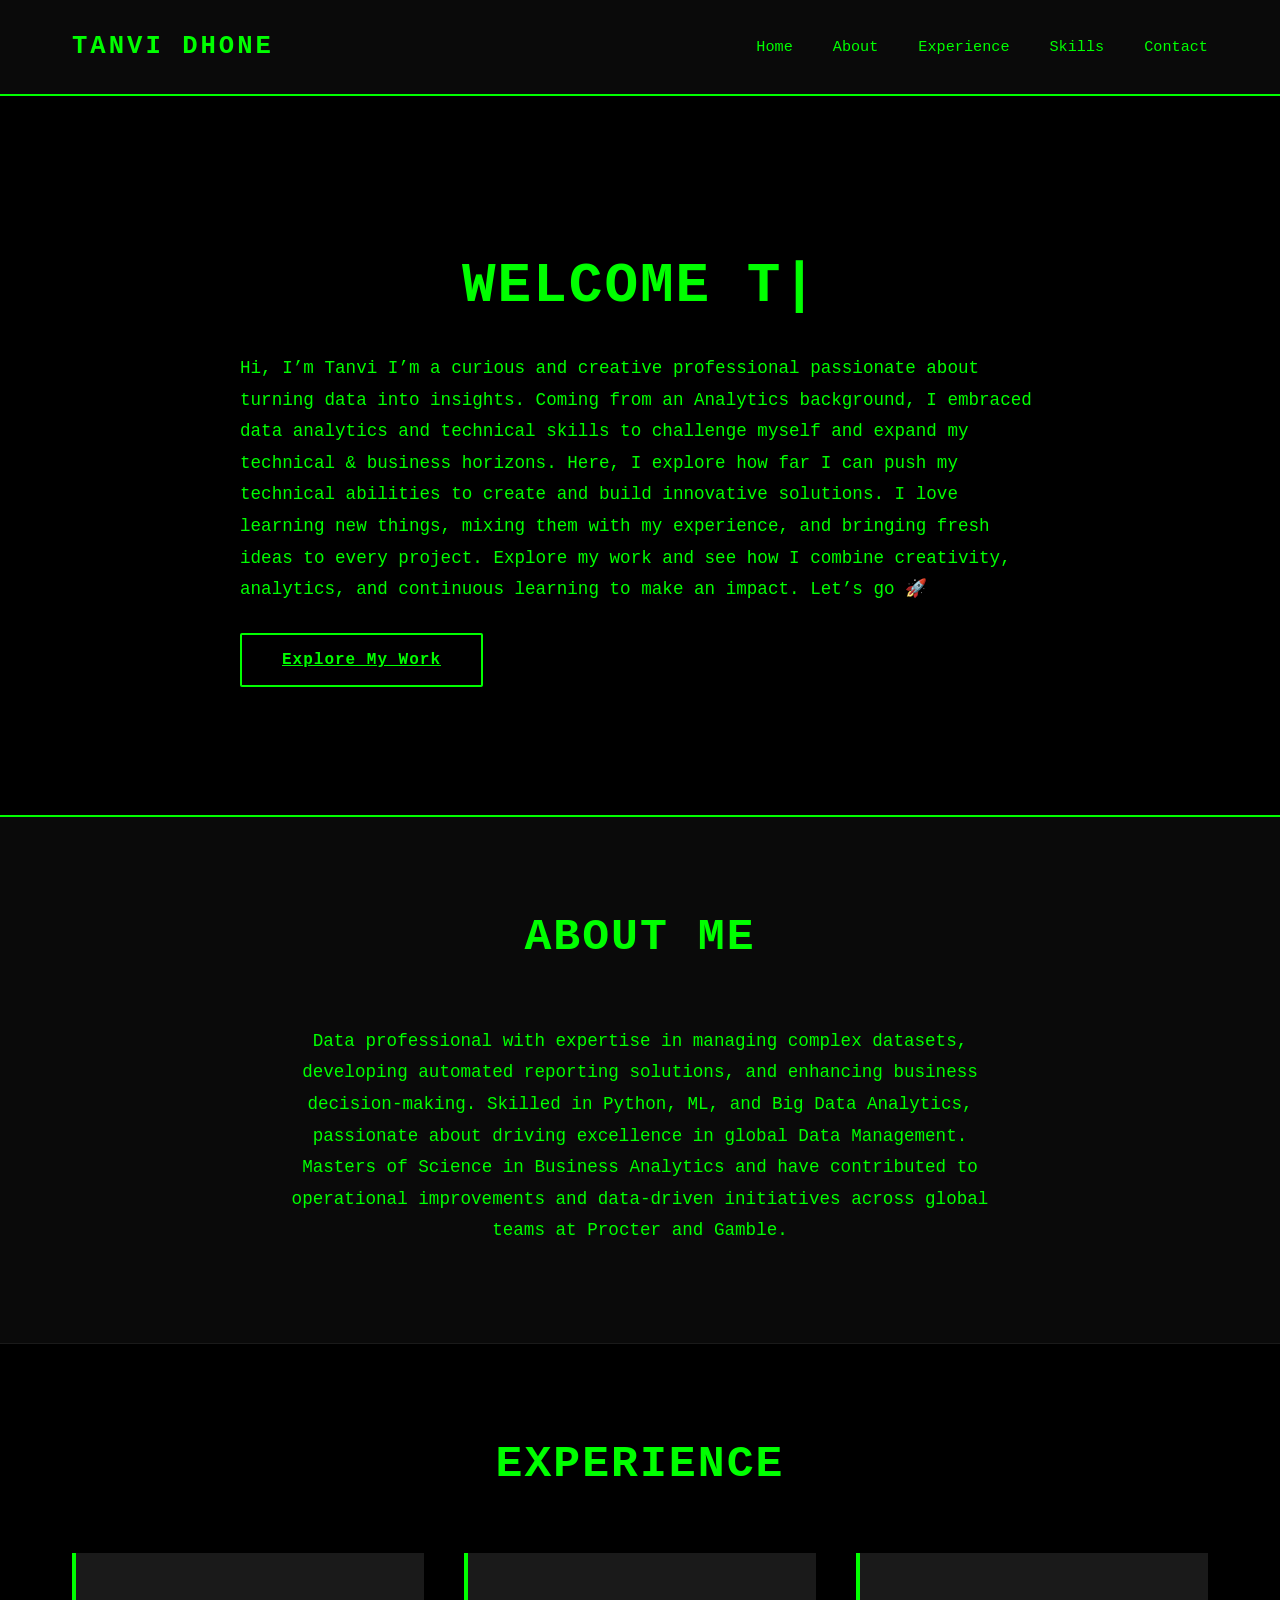
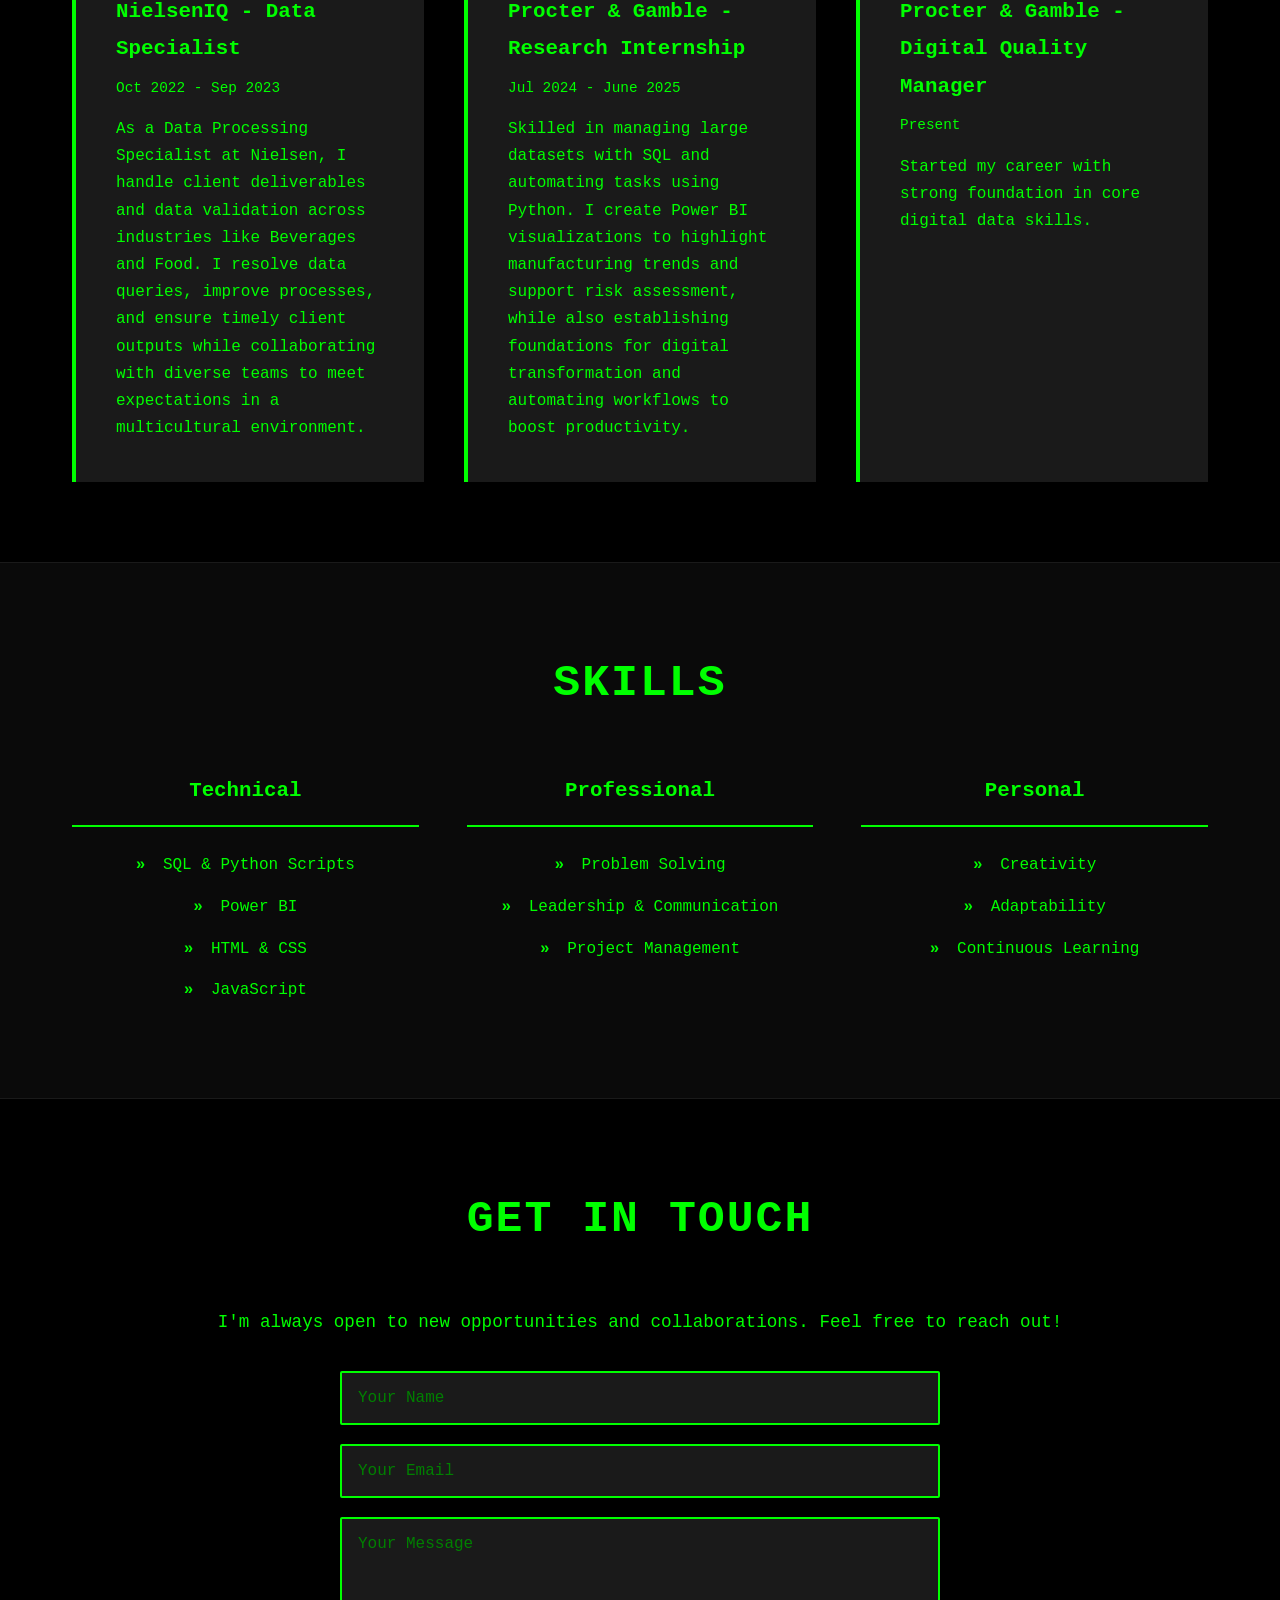
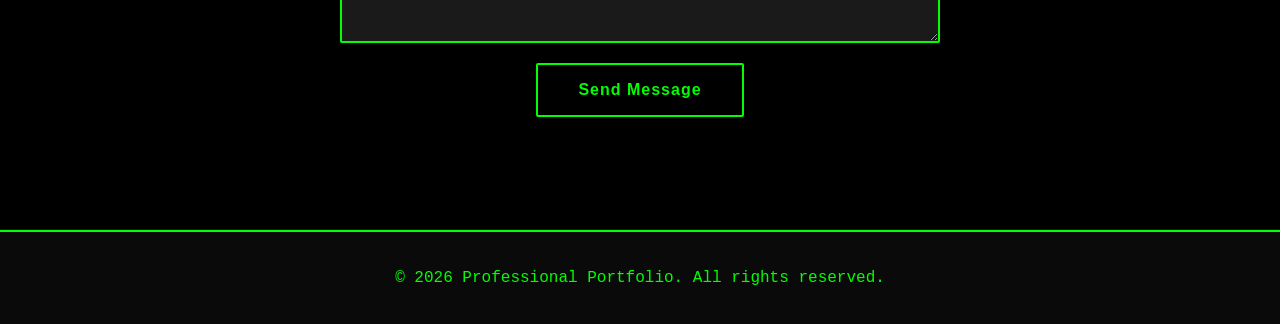
==== index.html @ 89f2c46f "Deploy site to GitHub Pages" ====
<!DOCTYPE html>
<html lang="en">
<head>
    <meta charset="UTF-8">
    <meta name="viewport" content="width=device-width, initial-scale=1.0">
    <title>Professional Portfolio | Career</title>
    <link rel="stylesheet" href="style.css">
</head>
<body>
    <header>
        <nav class="navbar">
            <div class="nav-container">
                <h1 class="logo">TANVI DHONE</h1>
                <ul class="nav-menu">
                    <li><a href="#home" class="nav-link">Home</a></li>
                    <li><a href="#about" class="nav-link">About</a></li>
                    <li><a href="#experience" class="nav-link">Experience</a></li>
                    <li><a href="#skills" class="nav-link">Skills</a></li>
                    <li><a href="#contact" class="nav-link">Contact</a></li>
                </ul>
            </div>
        </nav>
    </header>

    <main>
        <section id="home" class="hero">
            <div class="hero-content">
                <h2 id="typewriter">Welcome to my creative place!</h2>
                <p class="subtitle">Hi, I’m Tanvi
I’m a curious and creative professional passionate about turning data into insights. Coming from an Analytics background, I embraced data analytics and technical skills to challenge myself and expand my technical & business horizons. Here, I explore how far I can push my technical abilities to create and build innovative solutions. I love learning new things, mixing them with my experience, and bringing fresh ideas to every project.

Explore my work and see how I combine creativity, analytics, and continuous learning to make an impact.

Let’s go 🚀</p>
                <a href="#about" class="btn">Explore My Work</a>
            </div>
        </section>

        <section id="about" class="about">
            <div class="container">
                <h2>About Me</h2>
                <p>Data professional with expertise in managing complex datasets, developing automated reporting solutions, and enhancing business decision-making. Skilled in Python, ML, and Big Data Analytics, passionate about driving excellence in global Data Management. Masters of Science in Business Analytics and have contributed to operational improvements and data-driven initiatives across global teams at Procter and Gamble.</p>
                <!-- <p>This is where your professional journey comes to life. Share your passion, expertise, and achievements with the world.</p> -->
            </div>
        </section>

        <section id="experience" class="experience">
            <div class="container">
                <h2>Experience</h2>
                <div class="experience-grid">
                    <div class="experience-card">
                        <h3>NielsenIQ - Data Specialist</h3>
                        <p class="date">Oct 2022 - Sep 2023</p>
                        <p>As a Data Processing Specialist at Nielsen, I handle client deliverables and data validation across industries like Beverages and Food. I resolve data queries, improve processes, and ensure timely client outputs while collaborating with diverse teams to meet expectations in a multicultural environment.</p>
                    </div>
                    <div class="experience-card">
                        <h3>Procter & Gamble - Research Internship</h3>
                        <p class="date">Jul 2024 - June 2025</p>
                        <p>Skilled in managing large datasets with SQL and automating tasks using Python. I create Power BI visualizations to highlight manufacturing trends and support risk assessment, while also establishing foundations for digital transformation and automating workflows to boost productivity.</p>
                    </div>
                    <div class="experience-card">
                        <h3>Procter & Gamble - Digital Quality Manager</h3>
                        <p class="date">Present</p>
                        <p>Started my career with strong foundation in core digital data skills.</p>
                    </div>
                </div>
            </div>
        </section>

        <section id="skills" class="skills">
            <div class="container">
                <h2>Skills</h2>
                <div class="skills-grid">
                    <div class="skill-item">
                        <h3>Technical</h3>
                        <ul>
                            <li>SQL & Python Scripts</li>
                            <li>Power BI</li>
                            <li>HTML & CSS</li>
                            <li>JavaScript</li>
                        </ul>
                    </div>
                    <div class="skill-item">
                        <h3>Professional</h3>
                        <ul>
                            <li>Problem Solving</li>
                            <li>Leadership & Communication</li>
                            <li>Project Management</li>
                        </ul>
                    </div>
                    <div class="skill-item">
                        <h3>Personal</h3>
                        <ul>
                            <li>Creativity</li>
                            <li>Adaptability</li>
                            <li>Continuous Learning</li>
                        </ul>
                    </div>
                </div>
            </div>
        </section>

        <section id="contact" class="contact">
            <div class="container">
                <h2>Get In Touch</h2>
                <p class="contact-intro">I'm always open to new opportunities and collaborations. Feel free to reach out!</p>
                <form onsubmit="handleSubmit(event)">
                    <input type="text" placeholder="Your Name" required>
                    <input type="email" placeholder="Your Email" required>
                    <textarea placeholder="Your Message" rows="5" required></textarea>
                    <button type="submit" class="btn">Send Message</button>
                </form>
            </div>
        </section>
    </main>

    <footer>
        <p>&copy; 2026 Professional Portfolio. All rights reserved.</p>
    </footer>

    <script src="script.js"></script>
</body>
</html>
---- style.css ----
* {
    margin: 0;
    padding: 0;
    box-sizing: border-box;
}

:root {
    --primary-color: #00ff00;
    --secondary-color: #0a0a0a;
    --dark-bg: #000000;
    --text-color: #00ff00;
    --white: #ffffff;
    --accent: #1a1a1a;
}

body {
    font-family: 'Courier New', monospace;
    line-height: 1.8;
    color: var(--text-color);
    background-color: var(--dark-bg);
}

/* Header and Navigation */
header {
    background-color: var(--secondary-color);
    color: var(--text-color);
    padding: 1.5rem 0;
    position: sticky;
    top: 0;
    z-index: 100;
    border-bottom: 2px solid var(--primary-color);
}

.navbar {
    max-width: 1200px;
    margin: 0 auto;
    padding: 0 2rem;
}

.nav-container {
    display: flex;
    justify-content: space-between;
    align-items: center;
}

.logo {
    font-size: 1.6rem;
    font-weight: bold;
    letter-spacing: 3px;
    color: var(--primary-color);
}

.nav-menu {
    display: flex;
    list-style: none;
    gap: 2.5rem;
}

.nav-link {
    color: var(--text-color);
    text-decoration: none;
    transition: all 0.3s ease;
    font-weight: 500;
    font-size: 0.95rem;
}

.nav-link:hover {
    color: var(--dark-bg);
    background-color: var(--primary-color);
    padding: 0.5rem 1rem;
    border-radius: 2px;
}

/* Hero Section */
.hero {
    background-color: var(--dark-bg);
    color: var(--text-color);
    padding: 140px 2rem;
    min-height: 70vh;
    display: flex;
    align-items: center;
    justify-content: center;
    border-bottom: 2px solid var(--primary-color);
}

.hero-content h2 {
    font-size: 3.5rem;
    margin-bottom: 1rem;
    color: var(--primary-color);
    letter-spacing: 2px;
    text-align: center;
    min-height: 4.5rem;
}

#typewriter::after {
    content: '|';
    animation: blink 0.7s infinite;
}

@keyframes blink {
    0%, 49% {
        opacity: 1;
    }
    50%, 100% {
        opacity: 0;
    }
}

.subtitle {
    font-size: 1.1rem;
    margin-bottom: 2.5rem;
    color: var(--text-color);
    text-align: left;
    line-height: 1.8;
    max-width: 800px;
}

/* Container */
.container {
    max-width: 1200px;
    margin: 0 auto;
    padding: 0 2rem;
}

/* Sections */
section {
    padding: 80px 0;
}

section h2 {
    font-size: 2.8rem;
    margin-bottom: 3rem;
    text-align: center;
    color: var(--primary-color);
    letter-spacing: 2px;
    text-transform: uppercase;
}

/* About Section */
.about {
    background-color: var(--secondary-color);
    border-bottom: 1px solid var(--accent);
}

.about p {
    text-align: center;
    font-size: 1.1rem;
    max-width: 700px;
    margin: 1rem auto;
    line-height: 1.8;
    color: var(--text-color);
}

/* Experience Section */
.experience {
    background-color: var(--dark-bg);
    border-bottom: 1px solid var(--accent);
}

.experience-grid {
    display: grid;
    grid-template-columns: repeat(auto-fit, minmax(280px, 1fr));
    gap: 2.5rem;
    margin-top: 3rem;
}

.experience-card {
    background-color: var(--accent);
    padding: 2.5rem;
    border-left: 4px solid var(--primary-color);
    transition: all 0.3s ease;
}

.experience-card:hover {
    transform: translateX(10px);
    box-shadow: 0 0 15px rgba(0, 255, 0, 0.2);
}

.experience-card h3 {
    color: var(--primary-color);
    margin-bottom: 0.5rem;
    font-size: 1.3rem;
}

.date {
    color: #00cc00;
    font-size: 0.9rem;
    margin-bottom: 1rem;
}

.experience-card p {
    color: var(--text-color);
    line-height: 1.7;
}

/* Skills Section */
.skills {
    background-color: var(--secondary-color);
    border-bottom: 1px solid var(--accent);
}

.skills-grid {
    display: grid;
    grid-template-columns: repeat(auto-fit, minmax(250px, 1fr));
    gap: 3rem;
    margin-top: 3rem;
}

.skill-item {
    text-align: center;
}

.skill-item h3 {
    color: var(--primary-color);
    margin-bottom: 1.5rem;
    font-size: 1.3rem;
    border-bottom: 2px solid var(--primary-color);
    padding-bottom: 1rem;
}

.skill-item ul {
    list-style: none;
}

.skill-item li {
    color: var(--text-color);
    margin: 0.8rem 0;
    font-size: 1rem;
}

.skill-item li:before {
    content: "» ";
    color: var(--primary-color);
    font-weight: bold;
    margin-right: 0.5rem;
}

/* Contact Section */
.contact {
    background-color: var(--dark-bg);
    border-bottom: 1px solid var(--accent);
}

.contact-intro {
    text-align: center;
    font-size: 1.1rem;
    color: var(--text-color);
    margin-bottom: 2rem;
}

.contact form {
    max-width: 600px;
    margin: 2rem auto;
    display: flex;
    flex-direction: column;
    gap: 1.2rem;
}

.contact input,
.contact textarea {
    padding: 1rem;
    border: 2px solid var(--primary-color);
    border-radius: 2px;
    font-family: inherit;
    font-size: 1rem;
    background-color: var(--accent);
    color: var(--text-color);
}

.contact input::placeholder,
.contact textarea::placeholder {
    color: #008000;
}

.contact input:focus,
.contact textarea:focus {
    outline: none;
    border-color: var(--primary-color);
    box-shadow: 0 0 10px rgba(0, 255, 0, 0.3);
}

/* Button */
.btn {
    background-color: transparent;
    color: var(--primary-color);
    padding: 1rem 2.5rem;
    border: 2px solid var(--primary-color);
    border-radius: 2px;
    cursor: pointer;
    font-size: 1rem;
    font-weight: bold;
    transition: all 0.3s ease;
    letter-spacing: 1px;
    align-self: center;
}

.btn:hover {
    background-color: var(--primary-color);
    color: var(--dark-bg);
    box-shadow: 0 0 15px rgba(0, 255, 0, 0.4);
}

/* Footer */
footer {
    background-color: var(--secondary-color);
    color: var(--text-color);
    text-align: center;
    padding: 2rem;
    border-top: 2px solid var(--primary-color);
}

/* Responsive Design */
@media (max-width: 768px) {
    .nav-menu {
        flex-direction: column;
        gap: 1rem;
    }

    .hero-content h2 {
        font-size: 2rem;
    }

    .subtitle {
        font-size: 1.1rem;
    }

    section h2 {
        font-size: 2rem;
    }

    .experience-grid,
    .skills-grid {
        grid-template-columns: 1fr;
    }

    .logo {
        font-size: 1.3rem;
    }
}
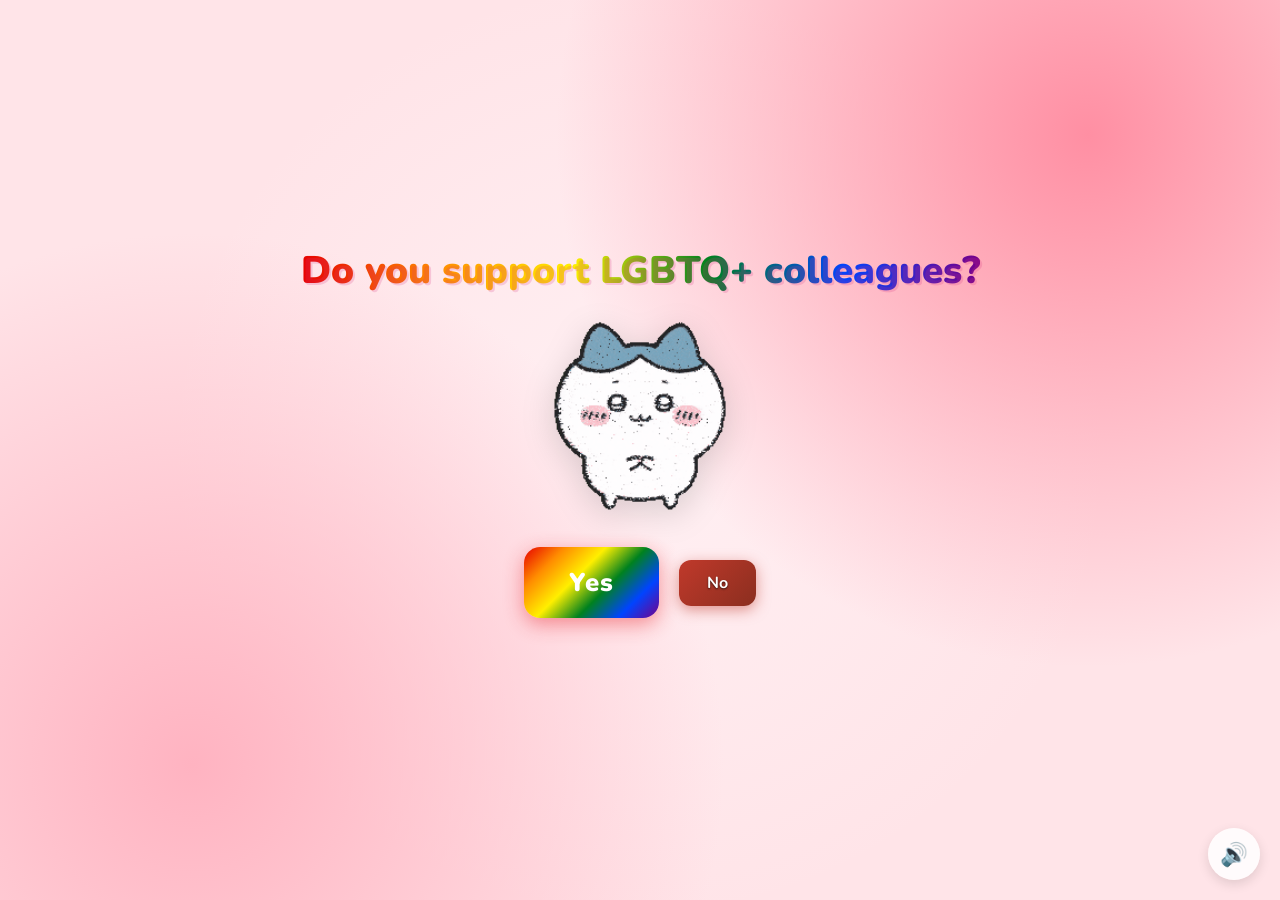
==== commit f4f7e6f5: "Rename ally.html to index.html for GitHub Pages" ====
--- a/index.html
+++ b/index.html
@@ -3,121 +3,35 @@
 <head>
     <meta charset="UTF-8">
     <meta name="viewport" content="width=device-width, initial-scale=1.0">
-    <title>Professional Portfolio | Career</title>
+    <title>Can I count on your allyship?</title>
+    <link rel="preconnect" href="https://fonts.googleapis.com">
+    <link href="https://fonts.googleapis.com/css2?family=Nunito:wght@400;700;800;900&display=swap" rel="stylesheet">
     <link rel="stylesheet" href="style.css">
 </head>
-<body>
-    <header>
-        <nav class="navbar">
-            <div class="nav-container">
-                <h1 class="logo">TANVI DHONE</h1>
-                <ul class="nav-menu">
-                    <li><a href="#home" class="nav-link">Home</a></li>
-                    <li><a href="#about" class="nav-link">About</a></li>
-                    <li><a href="#experience" class="nav-link">Experience</a></li>
-                    <li><a href="#skills" class="nav-link">Skills</a></li>
-                    <li><a href="#contact" class="nav-link">Contact</a></li>
-                </ul>
-            </div>
-        </nav>
-    </header>
+<body class="ally-page">
+    <div class="hearts-bg"></div>
 
-    <main>
-        <section id="home" class="hero">
-            <div class="hero-content">
-                <h2 id="typewriter">Welcome to my creative place!</h2>
-                <p class="subtitle">Hi, I’m Tanvi
-I’m a curious and creative professional passionate about turning data into insights. Coming from an Analytics background, I embraced data analytics and technical skills to challenge myself and expand my technical & business horizons. Here, I explore how far I can push my technical abilities to create and build innovative solutions. I love learning new things, mixing them with my experience, and bringing fresh ideas to every project.
+    <div class="container">
+        <h1>Do you support LGBTQ+ colleagues?</h1>
 
-Explore my work and see how I combine creativity, analytics, and continuous learning to make an impact.
+        <div class="gif-container">
+            <img id="cat-gif" src="gifs/neutral.gif" alt="neutral character">
+        </div>
 
-Let’s go 🚀</p>
-                <a href="#about" class="btn">Explore My Work</a>
-            </div>
-        </section>
+        <div class="buttons">
+            <button id="yes-btn" onclick="handleYesClick()">Yes</button>
+            <button id="no-btn" onclick="handleNoClick()">No</button>
+        </div>
+        <div id="tease-toast"></div>
+    </div>
 
-        <section id="about" class="about">
-            <div class="container">
-                <h2>About Me</h2>
-                <p>Data professional with expertise in managing complex datasets, developing automated reporting solutions, and enhancing business decision-making. Skilled in Python, ML, and Big Data Analytics, passionate about driving excellence in global Data Management. Masters of Science in Business Analytics and have contributed to operational improvements and data-driven initiatives across global teams at Procter and Gamble.</p>
-                <!-- <p>This is where your professional journey comes to life. Share your passion, expertise, and achievements with the world.</p> -->
-            </div>
-        </section>
+    <audio id="bg-music" loop autoplay muted>
+        <!-- replace this file with an upbeat/allyship track (e.g. a Pride anthem) -->
+        <source src="music/pride-anthem.mp3" type="audio/mpeg">
+    </audio>
 
-        <section id="experience" class="experience">
-            <div class="container">
-                <h2>Experience</h2>
-                <div class="experience-grid">
-                    <div class="experience-card">
-                        <h3>NielsenIQ - Data Specialist</h3>
-                        <p class="date">Oct 2022 - Sep 2023</p>
-                        <p>As a Data Processing Specialist at Nielsen, I handle client deliverables and data validation across industries like Beverages and Food. I resolve data queries, improve processes, and ensure timely client outputs while collaborating with diverse teams to meet expectations in a multicultural environment.</p>
-                    </div>
-                    <div class="experience-card">
-                        <h3>Procter & Gamble - Research Internship</h3>
-                        <p class="date">Jul 2024 - June 2025</p>
-                        <p>Skilled in managing large datasets with SQL and automating tasks using Python. I create Power BI visualizations to highlight manufacturing trends and support risk assessment, while also establishing foundations for digital transformation and automating workflows to boost productivity.</p>
-                    </div>
-                    <div class="experience-card">
-                        <h3>Procter & Gamble - Digital Quality Manager</h3>
-                        <p class="date">Present</p>
-                        <p>Started my career with strong foundation in core digital data skills.</p>
-                    </div>
-                </div>
-            </div>
-        </section>
+    <button id="music-toggle" onclick="toggleMusic()" title="Toggle music">🔊</button>
 
-        <section id="skills" class="skills">
-            <div class="container">
-                <h2>Skills</h2>
-                <div class="skills-grid">
-                    <div class="skill-item">
-                        <h3>Technical</h3>
-                        <ul>
-                            <li>SQL & Python Scripts</li>
-                            <li>Power BI</li>
-                            <li>HTML & CSS</li>
-                            <li>JavaScript</li>
-                        </ul>
-                    </div>
-                    <div class="skill-item">
-                        <h3>Professional</h3>
-                        <ul>
-                            <li>Problem Solving</li>
-                            <li>Leadership & Communication</li>
-                            <li>Project Management</li>
-                        </ul>
-                    </div>
-                    <div class="skill-item">
-                        <h3>Personal</h3>
-                        <ul>
-                            <li>Creativity</li>
-                            <li>Adaptability</li>
-                            <li>Continuous Learning</li>
-                        </ul>
-                    </div>
-                </div>
-            </div>
-        </section>
-
-        <section id="contact" class="contact">
-            <div class="container">
-                <h2>Get In Touch</h2>
-                <p class="contact-intro">I'm always open to new opportunities and collaborations. Feel free to reach out!</p>
-                <form onsubmit="handleSubmit(event)">
-                    <input type="text" placeholder="Your Name" required>
-                    <input type="email" placeholder="Your Email" required>
-                    <textarea placeholder="Your Message" rows="5" required></textarea>
-                    <button type="submit" class="btn">Send Message</button>
-                </form>
-            </div>
-        </section>
-    </main>
-
-    <footer>
-        <p>&copy; 2026 Professional Portfolio. All rights reserved.</p>
-    </footer>
-
-    <script src="script.js"></script>
+    <script src="ally-script.js"></script>
 </body>
-</html>
+</html>
--- a/style.css
+++ b/style.css
@@ -4,336 +4,373 @@
     box-sizing: border-box;
 }
 
-:root {
-    --primary-color: #00ff00;
-    --secondary-color: #0a0a0a;
-    --dark-bg: #000000;
-    --text-color: #00ff00;
-    --white: #ffffff;
-    --accent: #1a1a1a;
-}
-
 body {
-    font-family: 'Courier New', monospace;
-    line-height: 1.8;
-    color: var(--text-color);
-    background-color: var(--dark-bg);
-}
-
-/* Header and Navigation */
-header {
-    background-color: var(--secondary-color);
-    color: var(--text-color);
-    padding: 1.5rem 0;
-    position: sticky;
-    top: 0;
+    background-color: #FFE4E8;
+    font-family: 'Nunito', sans-serif;
+    min-height: 100vh;
+    display: flex;
+    justify-content: center;
+    align-items: center;
+    overflow: hidden;
+    background-image:
+        radial-gradient(circle at 15% 85%, #ffb3c1 0%, transparent 40%),
+        radial-gradient(circle at 85% 15%, #ff8fa3 0%, transparent 40%),
+        radial-gradient(circle at 50% 50%, #fff0f3 0%, transparent 60%);
+}
+
+/* Floating hearts background */
+.hearts-bg {
+    position: fixed;
+    top: 0; left: 0; right: 0; bottom: 0;
+    pointer-events: none;
+    z-index: 0;
+    overflow: hidden;
+}
+
+.hearts-bg::before,
+.hearts-bg::after {
+    content: '💕 💗 💖 💝 💓';
+    position: absolute;
+    font-size: 1.5rem;
+    opacity: 0.15;
+    animation: floatHearts 12s linear infinite;
+    white-space: nowrap;
+    top: 100%;
+    left: 10%;
+}
+
+.hearts-bg::after {
+    animation-delay: 6s;
+    left: 60%;
+    content: '💗 💕 💓 💖 💝';
+}
+
+@keyframes floatHearts {
+    from { transform: translateY(0); opacity: 0.15; }
+    to { transform: translateY(-110vh); opacity: 0; }
+}
+
+.container {
+    position: relative;
+    z-index: 1;
+    text-align: center;
+    padding: 40px 20px;
+}
+
+h1 {
+    font-size: 2.4rem;
+    color: #d63384;
+    font-weight: 900;
+    margin-bottom: 20px;
+    text-shadow: 2px 2px 0px rgba(214, 51, 132, 0.2);
+    animation: wiggle 2s ease-in-out infinite;
+}
+
+@keyframes wiggle {
+    0%, 100% { transform: rotate(-1deg); }
+    50% { transform: rotate(1deg); }
+}
+
+.gif-container {
+    margin: 20px auto;
+    display: flex;
+    justify-content: center;
+}
+
+#cat-gif {
+    width: 200px;
+    height: 200px;
+    object-fit: contain;
+    filter: drop-shadow(0 8px 16px rgba(0,0,0,0.15));
+    transition: opacity 0.3s ease;
+}
+
+.buttons {
+    display: flex;
+    gap: 20px;
+    justify-content: center;
+    align-items: center;
+    margin-top: 30px;
+    flex-wrap: wrap;
+}
+
+#yes-btn {
+    background: linear-gradient(135deg, #4CAF50, #45a049);
+    color: white;
+    border: none;
+    border-radius: 16px;
+    font-size: 1.6rem;
+    font-weight: 900;
+    font-family: 'Nunito', sans-serif;
+    padding: 18px 45px;
+    cursor: pointer;
+    transition: transform 0.15s, box-shadow 0.15s;
+    box-shadow: 0 6px 20px rgba(76, 175, 80, 0.45);
+    letter-spacing: 1px;
+}
+
+#yes-btn:hover {
+    transform: scale(1.06) translateY(-2px);
+    box-shadow: 0 10px 28px rgba(76, 175, 80, 0.55);
+}
+
+#yes-btn:active {
+    transform: scale(0.98);
+}
+
+#no-btn {
+    background: linear-gradient(135deg, #e74c3c, #c0392b);
+    color: white;
+    border: none;
+    border-radius: 12px;
+    font-size: 1rem;
+    font-weight: 700;
+    font-family: 'Nunito', sans-serif;
+    padding: 12px 28px;
+    cursor: pointer;
+    transition: background 0.2s, left 0.25s ease, top 0.25s ease;
+    box-shadow: 0 4px 14px rgba(231, 76, 60, 0.4);
+}
+
+#no-btn:hover {
+    background: linear-gradient(135deg, #c0392b, #a93226);
+}
+
+
+#tease-toast {
+    margin-top: 14px;
+    font-size: 1rem;
+    color: #8b2e1f;
+    font-weight: 900;
+    font-style: italic;
+    opacity: 0;
+    transform: translateY(6px);
+    transition: opacity 0.3s ease, transform 0.3s ease;
+    min-height: 1.5rem;
+}
+
+#tease-toast.show {
+    opacity: 1;
+    transform: translateY(0);
+}
+
+/* Music toggle button */
+#music-toggle {
+    position: fixed;
+    bottom: 20px;
+    right: 20px;
+    background: rgba(255, 255, 255, 0.85);
+    border: none;
+    border-radius: 50%;
+    width: 52px;
+    height: 52px;
+    font-size: 1.4rem;
+    cursor: pointer;
+    backdrop-filter: blur(10px);
+    box-shadow: 0 4px 12px rgba(0, 0, 0, 0.12);
+    transition: transform 0.2s;
     z-index: 100;
-    border-bottom: 2px solid var(--primary-color);
-}
-
-.navbar {
-    max-width: 1200px;
-    margin: 0 auto;
-    padding: 0 2rem;
-}
-
-.nav-container {
-    display: flex;
-    justify-content: space-between;
-    align-items: center;
-}
-
-.logo {
-    font-size: 1.6rem;
-    font-weight: bold;
-    letter-spacing: 3px;
-    color: var(--primary-color);
-}
-
-.nav-menu {
-    display: flex;
-    list-style: none;
-    gap: 2.5rem;
-}
-
-.nav-link {
-    color: var(--text-color);
-    text-decoration: none;
-    transition: all 0.3s ease;
-    font-weight: 500;
-    font-size: 0.95rem;
-}
-
-.nav-link:hover {
-    color: var(--dark-bg);
-    background-color: var(--primary-color);
-    padding: 0.5rem 1rem;
-    border-radius: 2px;
-}
-
-/* Hero Section */
-.hero {
-    background-color: var(--dark-bg);
-    color: var(--text-color);
-    padding: 140px 2rem;
-    min-height: 70vh;
-    display: flex;
-    align-items: center;
-    justify-content: center;
-    border-bottom: 2px solid var(--primary-color);
-}
-
-.hero-content h2 {
-    font-size: 3.5rem;
-    margin-bottom: 1rem;
-    color: var(--primary-color);
-    letter-spacing: 2px;
-    text-align: center;
-    min-height: 4.5rem;
-}
-
-#typewriter::after {
-    content: '|';
-    animation: blink 0.7s infinite;
-}
-
-@keyframes blink {
-    0%, 49% {
+}
+
+#music-toggle:hover {
+    transform: scale(1.1);
+}
+
+/* Yes page specific */
+.yes-container h1.yes-title {
+    font-size: 2.8rem;
+    animation: bounceTitle 0.6s ease infinite alternate;
+}
+
+@keyframes bounceTitle {
+    from { transform: translateY(0) rotate(-1deg); }
+    to { transform: translateY(-12px) rotate(1deg); }
+}
+
+.yes-message {
+    font-size: 1.4rem;
+    color: #e91e8c;
+    font-weight: 700;
+    margin-top: 24px;
+    animation: fadeIn 1s ease 0.5s both;
+}
+
+@keyframes fadeIn {
+    from { opacity: 0; transform: translateY(10px); }
+    to { opacity: 1; transform: translateY(0); }
+}
+
+.yes-container #cat-gif {
+    width: 260px;
+    height: 260px;
+}
+
+/* --------------------------------------------------
+   Allyship theme overrides - ENHANCED INTERACTIVE
+   -------------------------------------------------- */
+
+.ally-page h1 {
+    background: linear-gradient(90deg, #e70000, #ff8c00, #ffef00, #00811f, #0044ff, #760089);
+    -webkit-background-clip: text;
+    color: transparent;
+    animation: rainbowWiggle 2.5s ease-in-out infinite;
+}
+
+@keyframes rainbowWiggle {
+    0%, 100% { transform: rotate(-2deg) scale(1); }
+    50% { transform: rotate(2deg) scale(1.02); }
+}
+
+/* Enhanced Yes button for ally pages */
+.ally-page #yes-btn {
+    background: linear-gradient(135deg, #e70000, #ff8c00, #ffef00, #00811f, #0044ff, #760089);
+    box-shadow: 0 6px 20px rgba(231, 28, 36, 0.45), 0 0 0 0 rgba(255, 100, 100, 0.7);
+    animation: buttonPulse 1.5s ease-in-out infinite;
+    transition: all 0.2s ease;
+}
+
+@keyframes buttonPulse {
+    0%, 100% {
+        box-shadow: 0 6px 20px rgba(231, 28, 36, 0.45), 0 0 0 0 rgba(255, 100, 100, 0.7);
+    }
+    50% {
+        box-shadow: 0 6px 20px rgba(231, 28, 36, 0.6), 0 0 20px 10px rgba(255, 100, 100, 0.2);
+    }
+}
+
+.ally-page #yes-btn:hover {
+    transform: scale(1.08) translateY(-4px);
+    box-shadow: 0 12px 32px rgba(231, 28, 36, 0.6), 0 0 30px 15px rgba(255, 100, 100, 0.3);
+}
+
+.ally-page #yes-btn:active {
+    transform: scale(0.95);
+    box-shadow: 0 3px 10px rgba(231, 28, 36, 0.5);
+}
+
+/* Enhanced No button for ally pages */
+.ally-page #no-btn {
+    background: linear-gradient(135deg, #c0392b, #8b2e1f);
+    transition: all 0.25s cubic-bezier(0.34, 1.56, 0.64, 1);
+    box-shadow: 0 4px 14px rgba(192, 57, 43, 0.5);
+    color: #fff;
+    text-shadow: 0 1px 2px rgba(0,0,0,0.7);
+}
+
+.ally-page #no-btn:hover {
+    background: linear-gradient(135deg, #a93226, #6a1f15);
+    box-shadow: 0 6px 18px rgba(192, 57, 43, 0.7);
+    color: #fff;
+    text-shadow: 0 1px 2px rgba(0,0,0,0.7);
+}
+
+/* Rainbow tease message for ally */
+.ally-page #tease-toast {
+    color: transparent;
+    background: linear-gradient(90deg, #e70000, #ff8c00, #ffef00, #00811f, #0044ff, #760089);
+    -webkit-background-clip: text;
+    font-size: 1.1rem;
+    animation: slideIn 0.4s ease-out forwards;
+}
+
+@keyframes slideIn {
+    from {
+        opacity: 0;
+        transform: translateY(10px) translateX(-20px);
+    }
+    to {
         opacity: 1;
-    }
-    50%, 100% {
+        transform: translateY(0) translateX(0);
+    }
+}
+
+#tease-toast.show {
+    animation: slideIn 0.4s ease-out forwards;
+}
+
+/* Dramatic GIF swap animation */
+.ally-page #cat-gif {
+    animation: gifPop 0.4s cubic-bezier(0.68, -0.55, 0.265, 1.55);
+}
+
+@keyframes gifPop {
+    0% { opacity: 0; transform: scale(0.8) rotate(-5deg); }
+    50% { transform: scale(1.1) rotate(2deg); }
+    100% { opacity: 1; transform: scale(1) rotate(0deg); }
+}
+
+/* Rainbow message on yes page */
+.ally-page .yes-message {
+    background: linear-gradient(90deg, #e70000, #ff8c00, #ffef00, #00811f, #0044ff, #760089);
+    -webkit-background-clip: text;
+    color: transparent;
+    animation: fadeInSlideUp 1.2s ease 0.5s both;
+}
+
+@keyframes fadeInSlideUp {
+    from {
         opacity: 0;
-    }
-}
-
-.subtitle {
-    font-size: 1.1rem;
-    margin-bottom: 2.5rem;
-    color: var(--text-color);
-    text-align: left;
-    line-height: 1.8;
-    max-width: 800px;
-}
-
-/* Container */
-.container {
-    max-width: 1200px;
-    margin: 0 auto;
-    padding: 0 2rem;
-}
-
-/* Sections */
-section {
-    padding: 80px 0;
-}
-
-section h2 {
-    font-size: 2.8rem;
-    margin-bottom: 3rem;
-    text-align: center;
-    color: var(--primary-color);
-    letter-spacing: 2px;
-    text-transform: uppercase;
-}
-
-/* About Section */
-.about {
-    background-color: var(--secondary-color);
-    border-bottom: 1px solid var(--accent);
-}
-
-.about p {
-    text-align: center;
-    font-size: 1.1rem;
-    max-width: 700px;
-    margin: 1rem auto;
-    line-height: 1.8;
-    color: var(--text-color);
-}
-
-/* Experience Section */
-.experience {
-    background-color: var(--dark-bg);
-    border-bottom: 1px solid var(--accent);
-}
-
-.experience-grid {
-    display: grid;
-    grid-template-columns: repeat(auto-fit, minmax(280px, 1fr));
-    gap: 2.5rem;
-    margin-top: 3rem;
-}
-
-.experience-card {
-    background-color: var(--accent);
-    padding: 2.5rem;
-    border-left: 4px solid var(--primary-color);
-    transition: all 0.3s ease;
-}
-
-.experience-card:hover {
-    transform: translateX(10px);
-    box-shadow: 0 0 15px rgba(0, 255, 0, 0.2);
-}
-
-.experience-card h3 {
-    color: var(--primary-color);
-    margin-bottom: 0.5rem;
-    font-size: 1.3rem;
-}
-
-.date {
-    color: #00cc00;
-    font-size: 0.9rem;
-    margin-bottom: 1rem;
-}
-
-.experience-card p {
-    color: var(--text-color);
-    line-height: 1.7;
-}
-
-/* Skills Section */
-.skills {
-    background-color: var(--secondary-color);
-    border-bottom: 1px solid var(--accent);
-}
-
-.skills-grid {
-    display: grid;
-    grid-template-columns: repeat(auto-fit, minmax(250px, 1fr));
-    gap: 3rem;
-    margin-top: 3rem;
-}
-
-.skill-item {
-    text-align: center;
-}
-
-.skill-item h3 {
-    color: var(--primary-color);
-    margin-bottom: 1.5rem;
-    font-size: 1.3rem;
-    border-bottom: 2px solid var(--primary-color);
-    padding-bottom: 1rem;
-}
-
-.skill-item ul {
-    list-style: none;
-}
-
-.skill-item li {
-    color: var(--text-color);
-    margin: 0.8rem 0;
-    font-size: 1rem;
-}
-
-.skill-item li:before {
-    content: "» ";
-    color: var(--primary-color);
-    font-weight: bold;
-    margin-right: 0.5rem;
-}
-
-/* Contact Section */
-.contact {
-    background-color: var(--dark-bg);
-    border-bottom: 1px solid var(--accent);
-}
-
-.contact-intro {
-    text-align: center;
-    font-size: 1.1rem;
-    color: var(--text-color);
-    margin-bottom: 2rem;
-}
-
-.contact form {
-    max-width: 600px;
-    margin: 2rem auto;
+        transform: translateY(20px);
+    }
+    to {
+        opacity: 1;
+        transform: translateY(0);
+    }
+}
+
+.ally-page .yes-container h1.yes-title {
+    background: linear-gradient(90deg, #e70000, #ff8c00, #ffef00, #00811f, #0044ff, #760089);
+    -webkit-background-clip: text;
+    color: transparent;
+    animation: rainbowBounce 0.8s ease infinite alternate;
+}
+
+/* follow‑up buttons on yes page */
+.followup-buttons {
+    margin-top: 24px;
     display: flex;
     flex-direction: column;
-    gap: 1.2rem;
-}
-
-.contact input,
-.contact textarea {
-    padding: 1rem;
-    border: 2px solid var(--primary-color);
-    border-radius: 2px;
-    font-family: inherit;
+    gap: 12px;
+    align-items: center;
+}
+
+.followup-buttons button {
+    background: #007bff;
+    color: #fff;
+    border: none;
+    border-radius: 8px;
+    padding: 12px 20px;
     font-size: 1rem;
-    background-color: var(--accent);
-    color: var(--text-color);
-}
-
-.contact input::placeholder,
-.contact textarea::placeholder {
-    color: #008000;
-}
-
-.contact input:focus,
-.contact textarea:focus {
-    outline: none;
-    border-color: var(--primary-color);
-    box-shadow: 0 0 10px rgba(0, 255, 0, 0.3);
-}
-
-/* Button */
-.btn {
-    background-color: transparent;
-    color: var(--primary-color);
-    padding: 1rem 2.5rem;
-    border: 2px solid var(--primary-color);
-    border-radius: 2px;
     cursor: pointer;
-    font-size: 1rem;
+    transition: background 0.2s, transform 0.15s, left 0.25s ease, top 0.25s ease;
+    position: relative; /* allow fixed positioning later */
+}
+
+/* special rainbow gradient for both followup buttons */
+.followup-buttons #ally-btn,
+.followup-buttons #struggle-btn {
+    background: linear-gradient(135deg, #e70000, #ff8c00, #ffef00, #00811f, #0044ff, #760089);
+    color: #fff;
+    text-shadow: 0 1px 2px rgba(0,0,0,0.7);
+    font-style: italic;
     font-weight: bold;
-    transition: all 0.3s ease;
-    letter-spacing: 1px;
-    align-self: center;
-}
-
-.btn:hover {
-    background-color: var(--primary-color);
-    color: var(--dark-bg);
-    box-shadow: 0 0 15px rgba(0, 255, 0, 0.4);
-}
-
-/* Footer */
-footer {
-    background-color: var(--secondary-color);
-    color: var(--text-color);
-    text-align: center;
-    padding: 2rem;
-    border-top: 2px solid var(--primary-color);
-}
-
-/* Responsive Design */
-@media (max-width: 768px) {
-    .nav-menu {
-        flex-direction: column;
-        gap: 1rem;
-    }
-
-    .hero-content h2 {
-        font-size: 2rem;
-    }
-
-    .subtitle {
-        font-size: 1.1rem;
-    }
-
-    section h2 {
-        font-size: 2rem;
-    }
-
-    .experience-grid,
-    .skills-grid {
-        grid-template-columns: 1fr;
-    }
-
-    .logo {
-        font-size: 1.3rem;
-    }
-}
+    font-family: 'Quicksand', sans-serif;
+}
+
+.followup-buttons #ally-btn:hover,
+.followup-buttons #struggle-btn:hover {
+    background: linear-gradient(135deg, #d60000, #e67e22, #f1c40f, #27ae60, #2980b9, #8e44ad);
+}
+.followup-buttons button:hover {
+    background: #0056b3;
+    transform: scale(1.02);
+}
+
+@keyframes rainbowBounce {
+    from {
+        transform: translateY(0) rotate(-2deg);
+    }
+    to {
+        transform: translateY(-16px) rotate(2deg);
+    }
+}
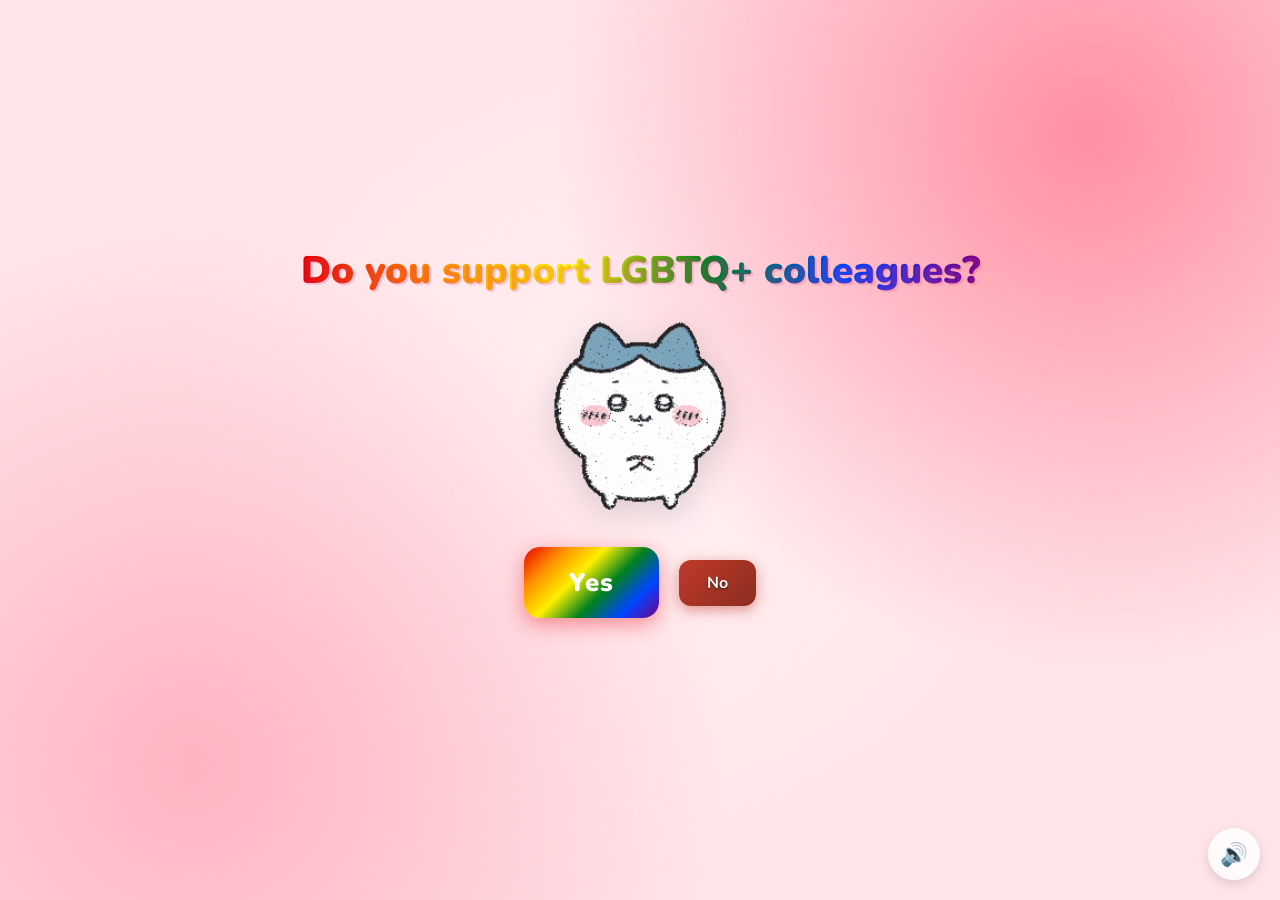
==== commit dd18bf9d: "Prepare allyship site for publishing" ====
--- a/index.html
+++ b/index.html
@@ -4,6 +4,18 @@
     <meta charset="UTF-8">
     <meta name="viewport" content="width=device-width, initial-scale=1.0">
     <title>Can I count on your allyship?</title>
+    <meta name="description" content="An interactive allyship story about supporting LGBTQ+ colleagues in the workplace.">
+    <meta name="theme-color" content="#d63384">
+    <meta property="og:type" content="website">
+    <meta property="og:title" content="Can I Count on Your Allyship?">
+    <meta property="og:description" content="An interactive allyship story about supporting LGBTQ+ colleagues in the workplace.">
+    <meta property="og:url" content="https://tanvid18.github.io/Tanvid.github.io/">
+    <meta property="og:image" content="https://tanvid18.github.io/Tanvid.github.io/gifs/neutral.gif">
+    <meta property="og:site_name" content="Allyship Interactive Story">
+    <meta name="twitter:card" content="summary_large_image">
+    <meta name="twitter:title" content="Can I Count on Your Allyship?">
+    <meta name="twitter:description" content="An interactive allyship story about supporting LGBTQ+ colleagues in the workplace.">
+    <meta name="twitter:image" content="https://tanvid18.github.io/Tanvid.github.io/gifs/neutral.gif">
     <link rel="preconnect" href="https://fonts.googleapis.com">
     <link href="https://fonts.googleapis.com/css2?family=Nunito:wght@400;700;800;900&display=swap" rel="stylesheet">
     <link rel="stylesheet" href="style.css">
@@ -16,6 +28,7 @@
 
         <div class="gif-container">
             <img id="cat-gif" src="gifs/neutral.gif" alt="neutral character">
+            <div id="gif-thought" class="gif-thought" aria-live="polite"></div>
         </div>
 
         <div class="buttons">
--- a/style.css
+++ b/style.css
@@ -75,6 +75,57 @@
     margin: 20px auto;
     display: flex;
     justify-content: center;
+    position: relative;
+    width: fit-content;
+}
+
+.gif-thought {
+    position: absolute;
+    top: -18px;
+    left: calc(100% - 24px);
+    max-width: 240px;
+    padding: 14px 18px;
+    border-radius: 24px;
+    background: rgba(255, 255, 255, 0.96);
+    color: #7a2048;
+    font-size: 0.98rem;
+    font-weight: 800;
+    line-height: 1.35;
+    text-align: left;
+    box-shadow: 0 14px 30px rgba(214, 51, 132, 0.2);
+    border: 2px solid rgba(255, 168, 196, 0.9);
+    opacity: 0;
+    transform: translateY(8px) scale(0.96);
+    pointer-events: none;
+    transition: opacity 0.28s ease, transform 0.28s ease;
+}
+
+.gif-thought::before,
+.gif-thought::after {
+    content: '';
+    position: absolute;
+    background: rgba(255, 255, 255, 0.96);
+    border: 2px solid rgba(255, 168, 196, 0.9);
+    border-radius: 50%;
+}
+
+.gif-thought::before {
+    width: 18px;
+    height: 18px;
+    left: -12px;
+    bottom: 24px;
+}
+
+.gif-thought::after {
+    width: 10px;
+    height: 10px;
+    left: -22px;
+    bottom: 12px;
+}
+
+.gif-thought.show {
+    opacity: 1;
+    transform: translateY(0) scale(1);
 }
 
 #cat-gif {
@@ -318,6 +369,36 @@
     }
 }
 
+@media (max-width: 700px) {
+    .gif-container {
+        width: min(100%, 260px);
+        padding-top: 80px;
+    }
+
+    .gif-thought {
+        top: 0;
+        left: 50%;
+        transform: translate(-50%, 8px) scale(0.96);
+        max-width: min(88vw, 280px);
+    }
+
+    .gif-thought.show {
+        transform: translate(-50%, 0) scale(1);
+    }
+
+    .gif-thought::before {
+        left: 50%;
+        bottom: -16px;
+        transform: translateX(-50%);
+    }
+
+    .gif-thought::after {
+        left: 50%;
+        bottom: -30px;
+        transform: translateX(-50%);
+    }
+}
+
 .ally-page .yes-container h1.yes-title {
     background: linear-gradient(90deg, #e70000, #ff8c00, #ffef00, #00811f, #0044ff, #760089);
     -webkit-background-clip: text;
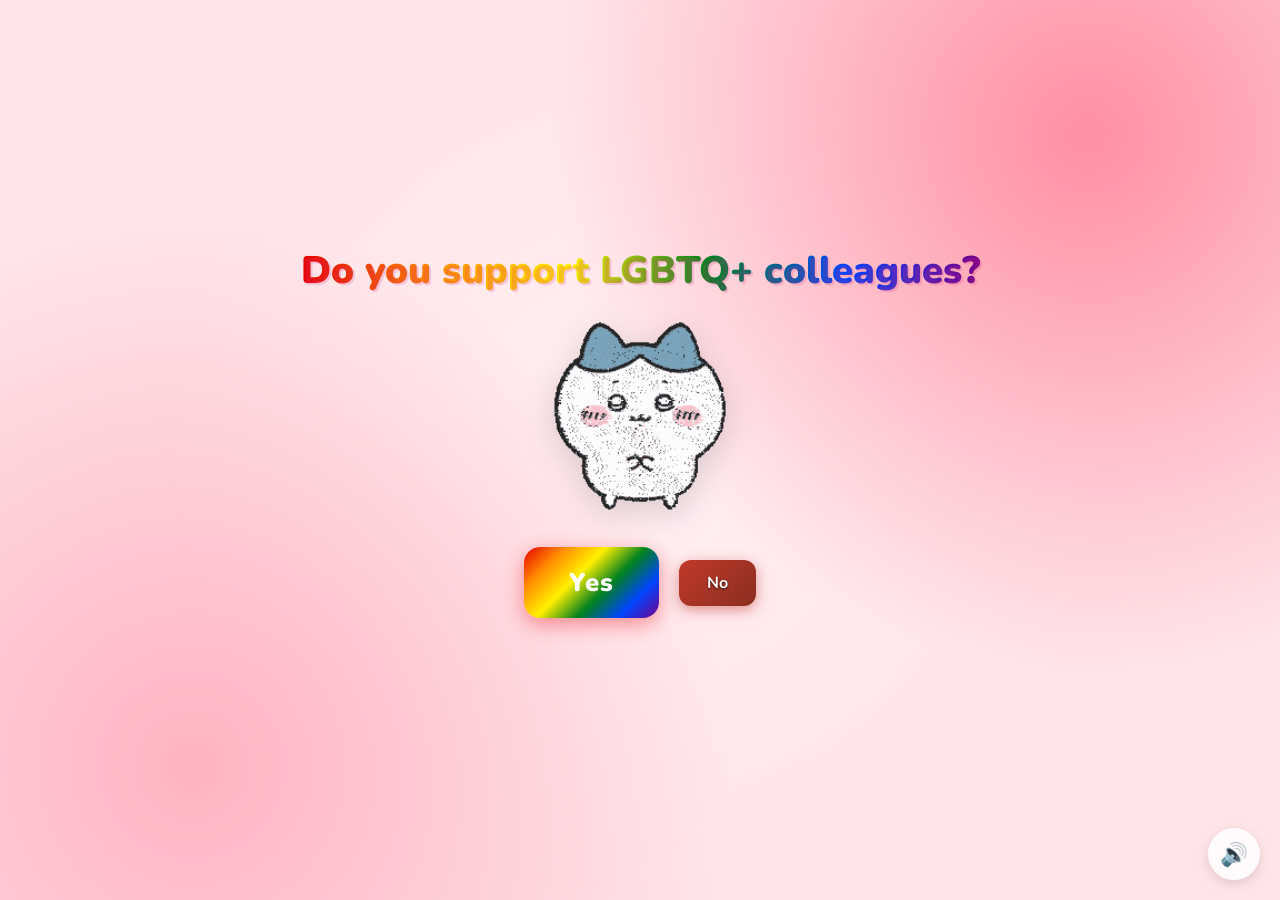
==== commit 04b2d430: "Update repo URLs to workplace-allyship" ====
--- a/index.html
+++ b/index.html
@@ -9,13 +9,13 @@
     <meta property="og:type" content="website">
     <meta property="og:title" content="Can I Count on Your Allyship?">
     <meta property="og:description" content="An interactive allyship story about supporting LGBTQ+ colleagues in the workplace.">
-    <meta property="og:url" content="https://tanvid18.github.io/Tanvid.github.io/">
-    <meta property="og:image" content="https://tanvid18.github.io/Tanvid.github.io/gifs/neutral.gif">
+    <meta property="og:url" content="https://tanvid18.github.io/workplace-allyship/">
+    <meta property="og:image" content="https://tanvid18.github.io/workplace-allyship/gifs/neutral.gif">
     <meta property="og:site_name" content="Allyship Interactive Story">
     <meta name="twitter:card" content="summary_large_image">
     <meta name="twitter:title" content="Can I Count on Your Allyship?">
     <meta name="twitter:description" content="An interactive allyship story about supporting LGBTQ+ colleagues in the workplace.">
-    <meta name="twitter:image" content="https://tanvid18.github.io/Tanvid.github.io/gifs/neutral.gif">
+    <meta name="twitter:image" content="https://tanvid18.github.io/workplace-allyship/gifs/neutral.gif">
     <link rel="preconnect" href="https://fonts.googleapis.com">
     <link href="https://fonts.googleapis.com/css2?family=Nunito:wght@400;700;800;900&display=swap" rel="stylesheet">
     <link rel="stylesheet" href="style.css">
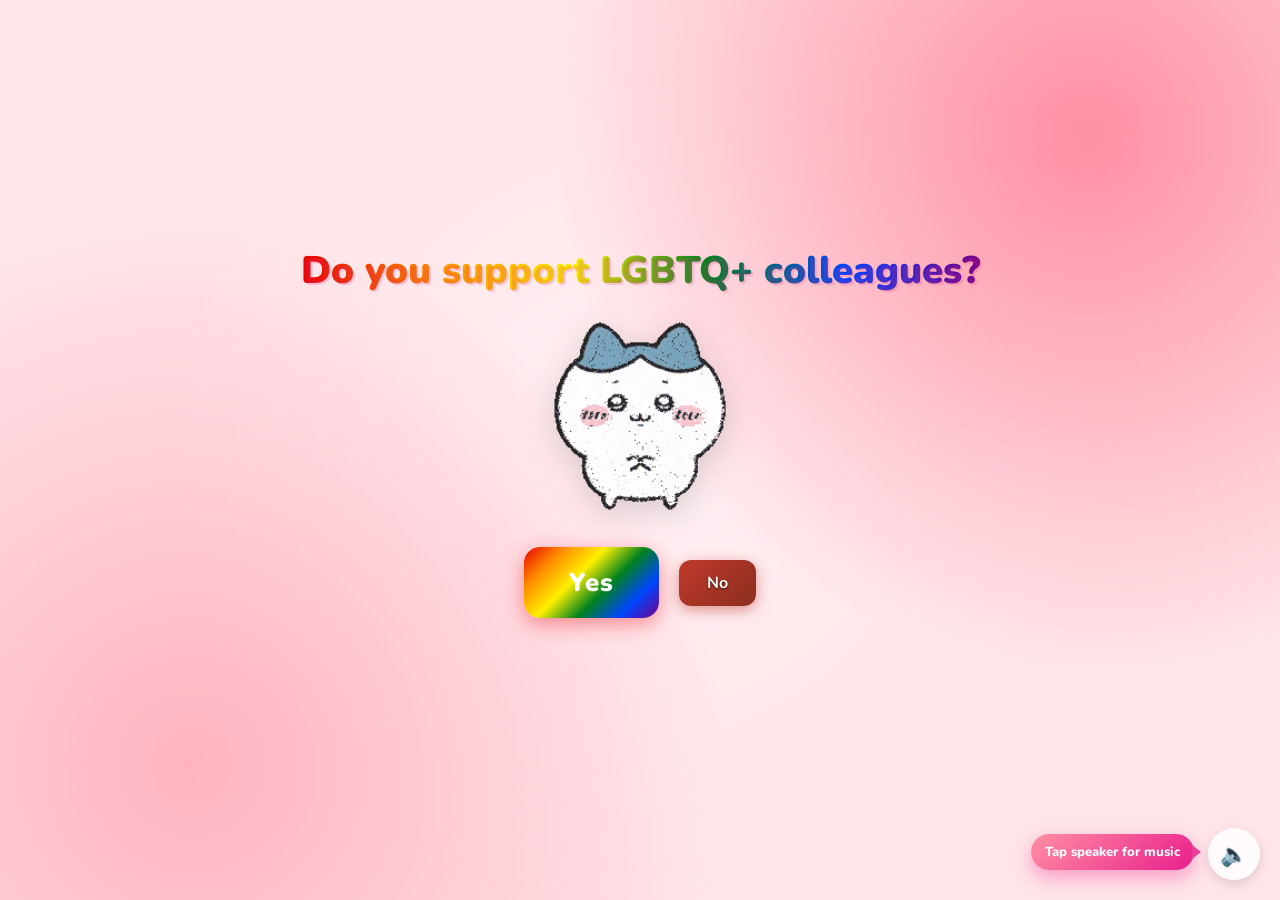
==== commit cf80c9f4: "Add music player, hint bubble, refresh restart, and remove custom domain config" ====
--- a/index.html
+++ b/index.html
@@ -38,12 +38,14 @@
         <div id="tease-toast"></div>
     </div>
 
-    <audio id="bg-music" loop autoplay muted>
-        <!-- replace this file with an upbeat/allyship track (e.g. a Pride anthem) -->
-        <source src="music/pride-anthem.mp3" type="audio/mpeg">
+    <audio id="bg-music" loop>
+        <source src="music/musicorchestral.mp3.mpeg" type="audio/mpeg">
     </audio>
 
-    <button id="music-toggle" onclick="toggleMusic()" title="Toggle music">🔊</button>
+    <button id="music-hint" class="music-hint" onclick="toggleMusic()" title="Play music">
+        Tap speaker for music
+    </button>
+    <button id="music-toggle" onclick="toggleMusic()" title="Play or pause music">🔈</button>
 
     <script src="ally-script.js"></script>
 </body>
--- a/style.css
+++ b/style.css
@@ -205,7 +205,6 @@
     transform: translateY(0);
 }
 
-/* Music toggle button */
 #music-toggle {
     position: fixed;
     bottom: 20px;
@@ -227,6 +226,56 @@
     transform: scale(1.1);
 }
 
+.music-hint {
+    position: fixed;
+    right: 86px;
+    bottom: 30px;
+    border: none;
+    border-radius: 999px;
+    padding: 9px 14px;
+    background: linear-gradient(135deg, #ff8fa3, #e91e8c);
+    color: #fff;
+    font-family: 'Nunito', sans-serif;
+    font-size: 0.82rem;
+    font-weight: 800;
+    cursor: pointer;
+    box-shadow: 0 8px 18px rgba(233, 30, 140, 0.35);
+    animation: musicHintBounce 1.6s ease-in-out infinite;
+    z-index: 101;
+}
+
+.music-hint::after {
+    content: '';
+    position: absolute;
+    right: -7px;
+    top: 50%;
+    transform: translateY(-50%);
+    border-top: 7px solid transparent;
+    border-bottom: 7px solid transparent;
+    border-left: 9px solid #ec3f98;
+}
+
+.music-hint.hidden {
+    opacity: 0;
+    transform: translateX(8px);
+    pointer-events: none;
+    transition: opacity 0.25s ease, transform 0.25s ease;
+}
+
+@keyframes musicHintBounce {
+    0%, 100% { transform: translateX(0); }
+    50% { transform: translateX(-4px); }
+}
+
+@media (max-width: 640px) {
+    .music-hint {
+        right: 78px;
+        bottom: 26px;
+        font-size: 0.76rem;
+        padding: 8px 12px;
+    }
+}
+
 /* Yes page specific */
 .yes-container h1.yes-title {
     font-size: 2.8rem;
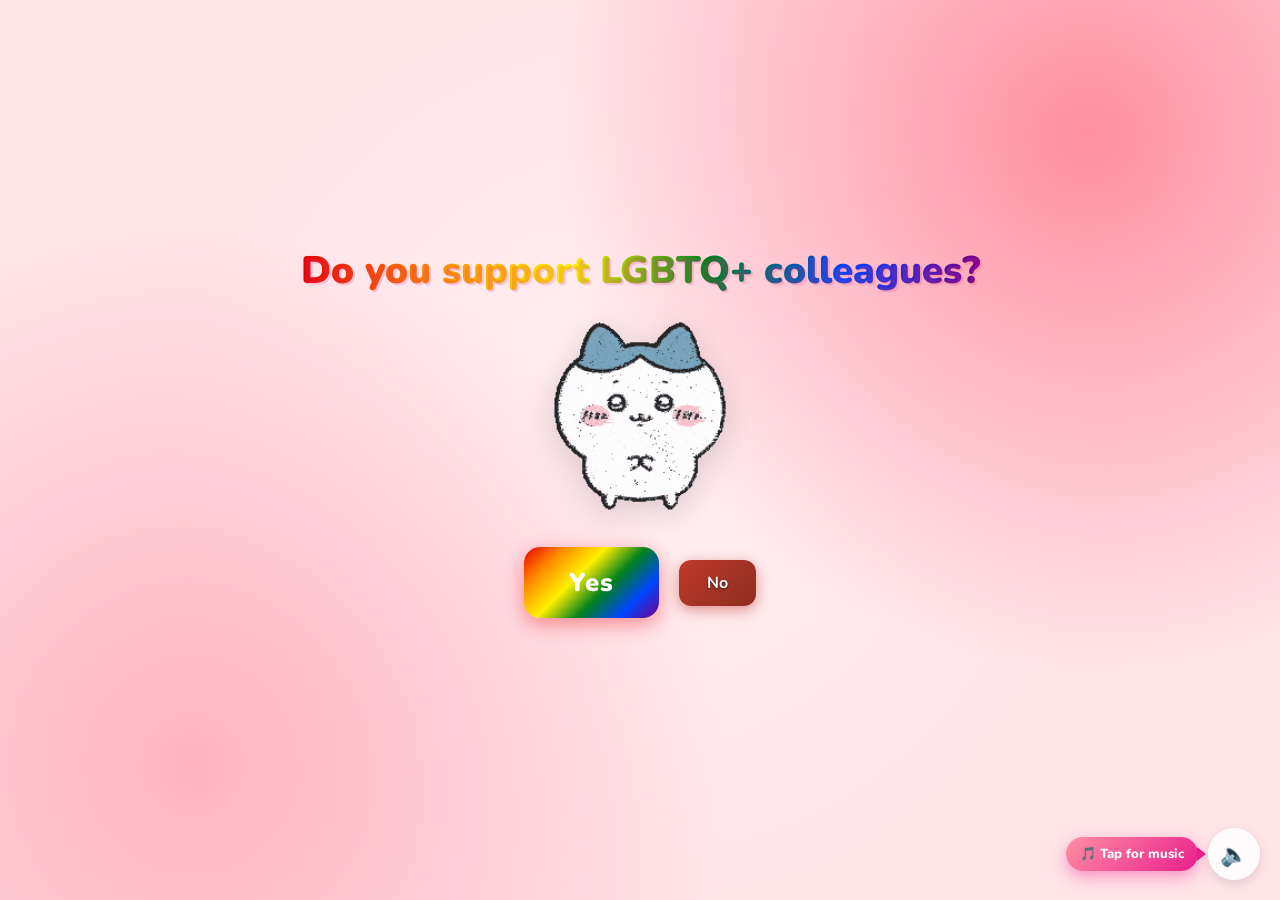
==== commit e6a09421: "Fix music hint: wrap in flex container so bubble stays next to speaker" ====
--- a/index.html
+++ b/index.html
@@ -42,10 +42,10 @@
         <source src="music/musicorchestral.mp3.mpeg" type="audio/mpeg">
     </audio>
 
-    <button id="music-hint" class="music-hint" onclick="toggleMusic()" title="Play music">
-        Tap speaker for music
-    </button>
-    <button id="music-toggle" onclick="toggleMusic()" title="Play or pause music">🔈</button>
+    <div class="music-widget">
+        <button id="music-hint" class="music-hint" onclick="toggleMusic()">🎵 Tap for music</button>
+        <button id="music-toggle" onclick="toggleMusic()" title="Play or pause music">🔈</button>
+    </div>
 
     <script src="ally-script.js"></script>
 </body>
--- a/style.css
+++ b/style.css
@@ -206,9 +206,7 @@
 }
 
 #music-toggle {
-    position: fixed;
-    bottom: 20px;
-    right: 20px;
+    position: static;
     background: rgba(255, 255, 255, 0.85);
     border: none;
     border-radius: 50%;
@@ -226,54 +224,59 @@
     transform: scale(1.1);
 }
 
+/* Music widget – keeps hint bubble and speaker button together */
+.music-widget {
+    position: fixed;
+    bottom: 20px;
+    right: 20px;
+    display: flex;
+    align-items: center;
+    gap: 10px;
+    z-index: 101;
+}
+
 .music-hint {
-    position: fixed;
-    right: 86px;
-    bottom: 30px;
+    display: flex;
+    align-items: center;
+    gap: 5px;
     border: none;
     border-radius: 999px;
-    padding: 9px 14px;
+    padding: 8px 14px;
     background: linear-gradient(135deg, #ff8fa3, #e91e8c);
     color: #fff;
     font-family: 'Nunito', sans-serif;
     font-size: 0.82rem;
     font-weight: 800;
     cursor: pointer;
-    box-shadow: 0 8px 18px rgba(233, 30, 140, 0.35);
-    animation: musicHintBounce 1.6s ease-in-out infinite;
-    z-index: 101;
+    box-shadow: 0 6px 16px rgba(233, 30, 140, 0.4);
+    white-space: nowrap;
+    opacity: 1;
+    transition: opacity 0.25s ease;
+    animation: musicHintBounce 1.4s ease-in-out infinite;
+    /* arrow pointing right toward the speaker */
+    position: relative;
 }
 
 .music-hint::after {
     content: '';
     position: absolute;
-    right: -7px;
+    right: -8px;
     top: 50%;
     transform: translateY(-50%);
     border-top: 7px solid transparent;
     border-bottom: 7px solid transparent;
-    border-left: 9px solid #ec3f98;
+    border-left: 9px solid #e91e8c;
 }
 
 .music-hint.hidden {
     opacity: 0;
-    transform: translateX(8px);
     pointer-events: none;
-    transition: opacity 0.25s ease, transform 0.25s ease;
+    animation: none;
 }
 
 @keyframes musicHintBounce {
-    0%, 100% { transform: translateX(0); }
-    50% { transform: translateX(-4px); }
-}
-
-@media (max-width: 640px) {
-    .music-hint {
-        right: 78px;
-        bottom: 26px;
-        font-size: 0.76rem;
-        padding: 8px 12px;
-    }
+    0%, 100% { transform: translateY(0); }
+    50% { transform: translateY(-5px); }
 }
 
 /* Yes page specific */
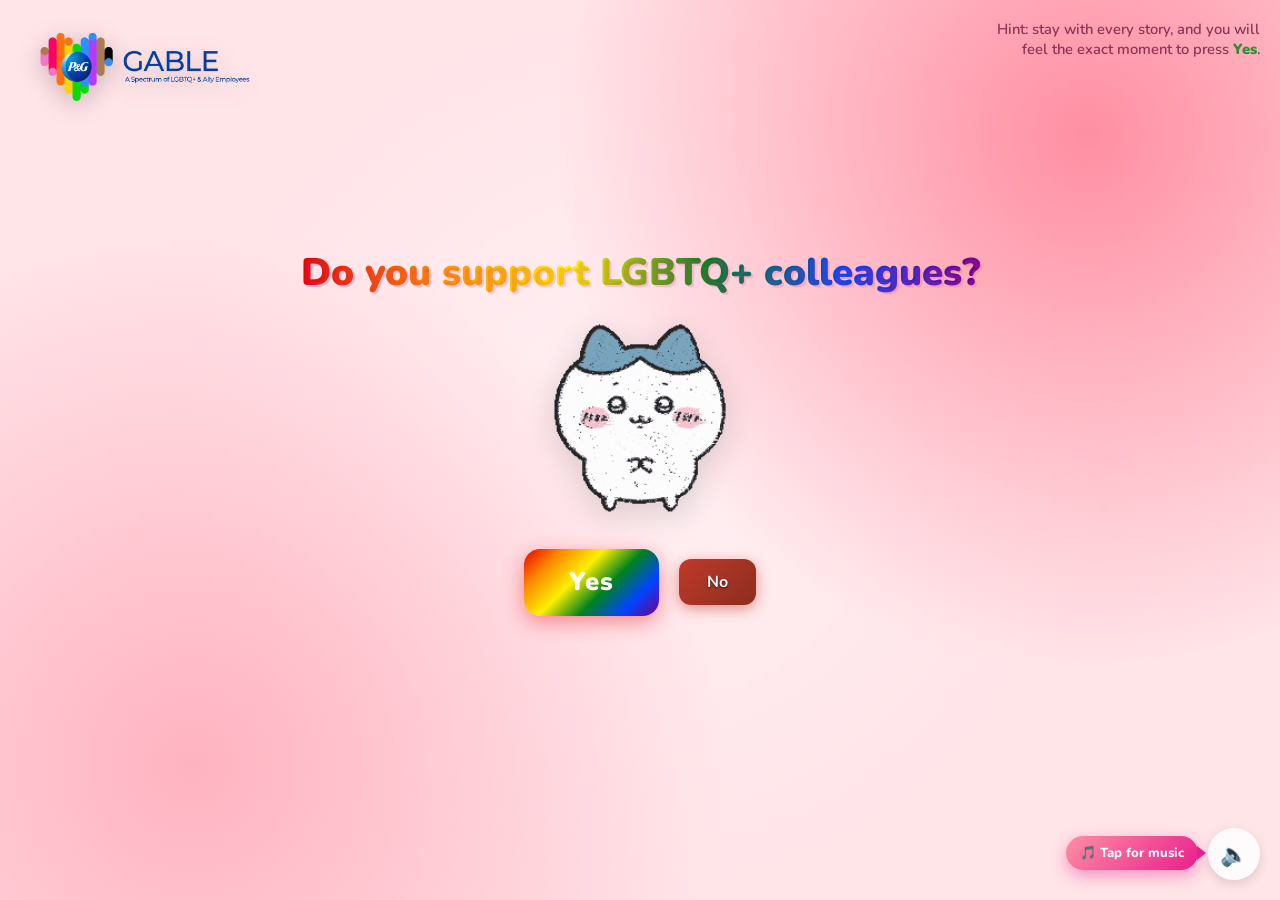
==== commit c66ef044: "Logo Changes" ====
--- a/index.html
+++ b/index.html
@@ -22,9 +22,11 @@
 </head>
 <body class="ally-page">
     <div class="hearts-bg"></div>
+    <img class="gable-logo" src="gifs/GABLE%20(002).png" alt="GABLE logo">
 
     <div class="container">
         <h1>Do you support LGBTQ+ colleagues?</h1>
+        <p class="landing-hint">Hint: stay with every story, and you will feel the exact moment to press <strong>Yes</strong>.</p>
 
         <div class="gif-container">
             <img id="cat-gif" src="gifs/neutral.gif" alt="neutral character">
--- a/style.css
+++ b/style.css
@@ -11,11 +11,38 @@
     display: flex;
     justify-content: center;
     align-items: center;
-    overflow: hidden;
+    overflow-x: hidden;
+    overflow-y: auto;
     background-image:
         radial-gradient(circle at 15% 85%, #ffb3c1 0%, transparent 40%),
         radial-gradient(circle at 85% 15%, #ff8fa3 0%, transparent 40%),
         radial-gradient(circle at 50% 50%, #fff0f3 0%, transparent 60%);
+}
+
+.gable-logo {
+    position: fixed;
+    top: 16px;
+    left: 16px;
+    width: clamp(150px, 20vw, 260px);
+    height: auto;
+    z-index: 20;
+    filter: drop-shadow(0 6px 12px rgba(0, 0, 0, 0.2));
+    border-radius: 10px;
+}
+
+.logo-pop {
+    animation: logoPop 0.5s cubic-bezier(0.22, 1, 0.36, 1);
+}
+
+@keyframes logoPop {
+    from {
+        opacity: 0;
+        transform: translateY(-10px) scale(0.85);
+    }
+    to {
+        opacity: 1;
+        transform: translateY(0) scale(1);
+    }
 }
 
 /* Floating hearts background */
@@ -66,9 +93,35 @@
     animation: wiggle 2s ease-in-out infinite;
 }
 
+.landing-hint {
+    position: fixed;
+    top: 20px;
+    right: 20px;
+    margin: 0;
+    width: min(280px, 34vw);
+    max-width: 280px;
+    padding: 0;
+    color: rgba(122, 32, 72, 0.85);
+    font-size: clamp(0.82rem, 1.6vw, 0.92rem);
+    font-weight: 600;
+    line-height: 1.35;
+    text-align: right;
+    z-index: 25;
+}
+
+.landing-hint strong {
+    color: #2d8f37;
+    font-weight: 900;
+}
+
 @keyframes wiggle {
     0%, 100% { transform: rotate(-1deg); }
     50% { transform: rotate(1deg); }
+}
+
+@keyframes hintGlow {
+    0%, 100% { transform: translateY(0); box-shadow: 0 8px 20px rgba(214, 51, 132, 0.12); }
+    50% { transform: translateY(-2px); box-shadow: 0 12px 24px rgba(214, 51, 132, 0.2); }
 }
 
 .gif-container {
@@ -158,6 +211,9 @@
     transition: transform 0.15s, box-shadow 0.15s;
     box-shadow: 0 6px 20px rgba(76, 175, 80, 0.45);
     letter-spacing: 1px;
+    max-width: min(92vw, 760px);
+    white-space: normal;
+    line-height: 1.2;
 }
 
 #yes-btn:hover {
@@ -206,7 +262,9 @@
 }
 
 #music-toggle {
-    position: static;
+    position: fixed;
+    right: 20px;
+    bottom: 20px;
     background: rgba(255, 255, 255, 0.85);
     border: none;
     border-radius: 50%;
@@ -226,16 +284,13 @@
 
 /* Music widget – keeps hint bubble and speaker button together */
 .music-widget {
+    position: static;
+}
+
+.music-hint {
     position: fixed;
-    bottom: 20px;
-    right: 20px;
-    display: flex;
-    align-items: center;
-    gap: 10px;
-    z-index: 101;
-}
-
-.music-hint {
+    right: 82px;
+    bottom: 30px;
     display: flex;
     align-items: center;
     gap: 5px;
@@ -253,8 +308,7 @@
     opacity: 1;
     transition: opacity 0.25s ease;
     animation: musicHintBounce 1.4s ease-in-out infinite;
-    /* arrow pointing right toward the speaker */
-    position: relative;
+    z-index: 101;
 }
 
 .music-hint::after {
@@ -269,9 +323,32 @@
 }
 
 .music-hint.hidden {
+    display: none;
     opacity: 0;
     pointer-events: none;
     animation: none;
+}
+
+@media (max-width: 640px) {
+    .landing-hint {
+        top: 12px;
+        right: 12px;
+        width: min(58vw, 220px);
+        max-width: 220px;
+        font-size: 0.78rem;
+        line-height: 1.3;
+    }
+
+    .gable-logo {
+        top: 10px;
+        left: 10px;
+        width: clamp(100px, 30vw, 160px);
+    }
+
+    .music-hint {
+        right: 78px;
+        bottom: 26px;
+    }
 }
 
 @keyframes musicHintBounce {
@@ -306,6 +383,49 @@
 .yes-container #cat-gif {
     width: 260px;
     height: 260px;
+}
+
+.yes-page {
+    display: block;
+    align-items: initial;
+    overflow-x: hidden;
+    overflow-y: auto;
+    padding-top: 70px;
+    padding-bottom: 96px;
+}
+
+.yes-page .yes-container {
+    width: min(92vw, 900px);
+    margin: 0 auto;
+    padding: 18px 14px 22px;
+}
+
+.yes-page .yes-container h1.yes-title {
+    font-size: clamp(1.8rem, 4vw, 2.35rem);
+    margin-bottom: 12px;
+}
+
+.yes-page #cat-gif {
+    width: clamp(150px, 24vw, 220px);
+    height: clamp(150px, 24vw, 220px);
+}
+
+.yes-page .yes-message {
+    margin-top: 12px;
+    font-size: clamp(1.05rem, 2.3vw, 1.3rem);
+}
+
+.yes-page .followup-buttons {
+    margin-top: 14px;
+    gap: 10px;
+}
+
+.yes-page .followup-buttons button {
+    max-width: min(90vw, 760px);
+    padding: 10px 16px;
+    font-size: 0.96rem;
+    line-height: 1.35;
+    white-space: normal;
 }
 
 /* --------------------------------------------------
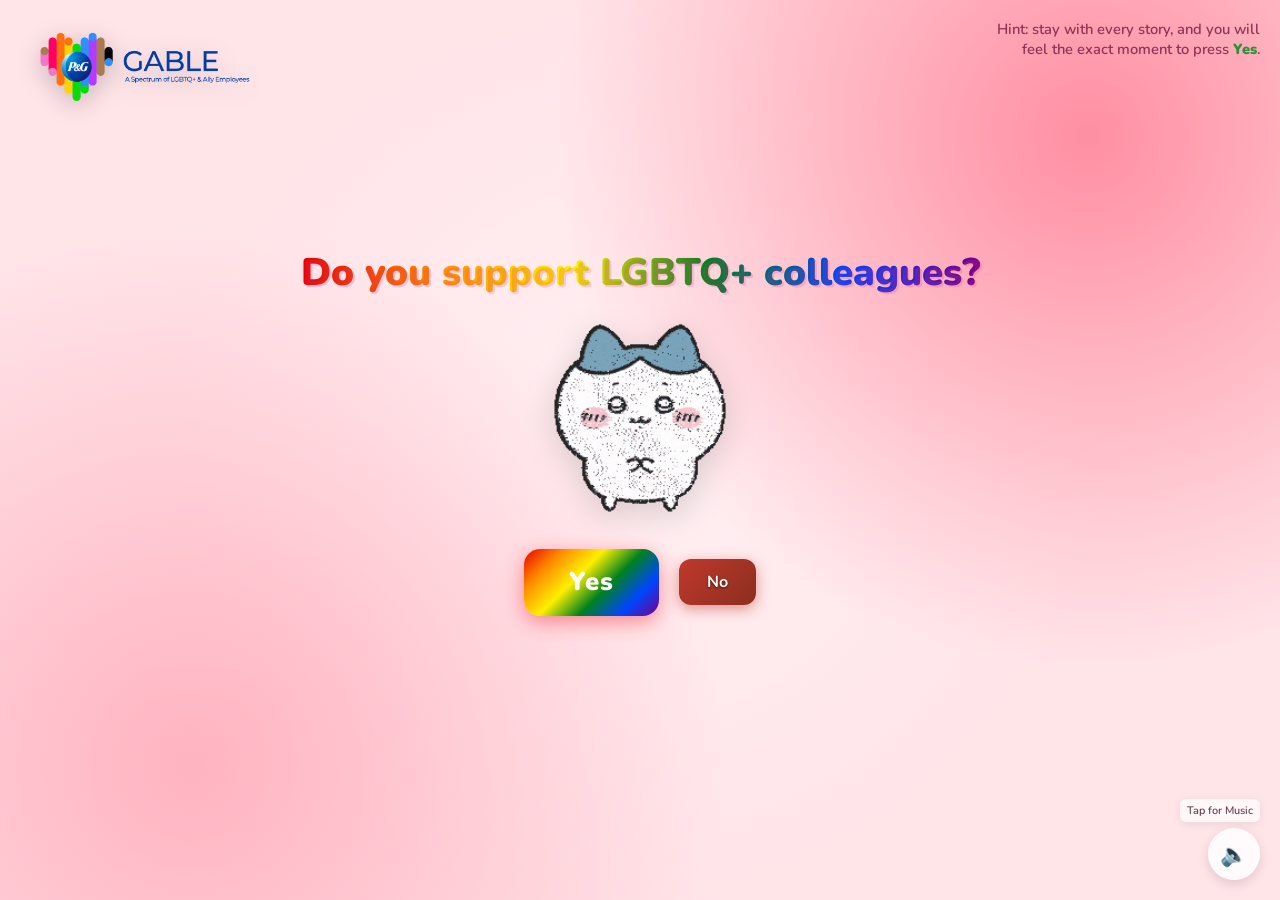
==== commit 086d9533: "Final Changes" ====
--- a/index.html
+++ b/index.html
@@ -45,7 +45,7 @@
     </audio>
 
     <div class="music-widget">
-        <button id="music-hint" class="music-hint" onclick="toggleMusic()">🎵 Tap for music</button>
+        <button id="music-hint" class="music-hint" onclick="toggleMusic()">Tap for Music</button>
         <button id="music-toggle" onclick="toggleMusic()" title="Play or pause music">🔈</button>
     </div>
 
--- a/style.css
+++ b/style.css
@@ -117,11 +117,6 @@
 @keyframes wiggle {
     0%, 100% { transform: rotate(-1deg); }
     50% { transform: rotate(1deg); }
-}
-
-@keyframes hintGlow {
-    0%, 100% { transform: translateY(0); box-shadow: 0 8px 20px rgba(214, 51, 132, 0.12); }
-    50% { transform: translateY(-2px); box-shadow: 0 12px 24px rgba(214, 51, 132, 0.2); }
 }
 
 .gif-container {
@@ -289,37 +284,29 @@
 
 .music-hint {
     position: fixed;
-    right: 82px;
-    bottom: 30px;
+    right: 20px;
+    bottom: 78px;
     display: flex;
     align-items: center;
-    gap: 5px;
+    justify-content: center;
     border: none;
-    border-radius: 999px;
-    padding: 8px 14px;
-    background: linear-gradient(135deg, #ff8fa3, #e91e8c);
-    color: #fff;
+    border-radius: 6px;
+    padding: 4px 7px;
+    background: rgba(255, 255, 255, 0.7);
+    color: rgba(90, 45, 70, 0.9);
     font-family: 'Nunito', sans-serif;
-    font-size: 0.82rem;
-    font-weight: 800;
+    font-size: 0.68rem;
+    font-weight: 600;
     cursor: pointer;
-    box-shadow: 0 6px 16px rgba(233, 30, 140, 0.4);
+    box-shadow: 0 2px 8px rgba(0, 0, 0, 0.08);
     white-space: nowrap;
     opacity: 1;
     transition: opacity 0.25s ease;
-    animation: musicHintBounce 1.4s ease-in-out infinite;
     z-index: 101;
 }
 
 .music-hint::after {
-    content: '';
-    position: absolute;
-    right: -8px;
-    top: 50%;
-    transform: translateY(-50%);
-    border-top: 7px solid transparent;
-    border-bottom: 7px solid transparent;
-    border-left: 9px solid #e91e8c;
+    content: none;
 }
 
 .music-hint.hidden {
@@ -346,8 +333,9 @@
     }
 
     .music-hint {
-        right: 78px;
-        bottom: 26px;
+        right: 18px;
+        bottom: 74px;
+        font-size: 0.64rem;
     }
 }
 
@@ -434,6 +422,7 @@
 
 .ally-page h1 {
     background: linear-gradient(90deg, #e70000, #ff8c00, #ffef00, #00811f, #0044ff, #760089);
+    background-clip: text;
     -webkit-background-clip: text;
     color: transparent;
     animation: rainbowWiggle 2.5s ease-in-out infinite;
@@ -491,6 +480,7 @@
 .ally-page #tease-toast {
     color: transparent;
     background: linear-gradient(90deg, #e70000, #ff8c00, #ffef00, #00811f, #0044ff, #760089);
+    background-clip: text;
     -webkit-background-clip: text;
     font-size: 1.1rem;
     animation: slideIn 0.4s ease-out forwards;
@@ -525,6 +515,7 @@
 /* Rainbow message on yes page */
 .ally-page .yes-message {
     background: linear-gradient(90deg, #e70000, #ff8c00, #ffef00, #00811f, #0044ff, #760089);
+    background-clip: text;
     -webkit-background-clip: text;
     color: transparent;
     animation: fadeInSlideUp 1.2s ease 0.5s both;
@@ -573,6 +564,7 @@
 
 .ally-page .yes-container h1.yes-title {
     background: linear-gradient(90deg, #e70000, #ff8c00, #ffef00, #00811f, #0044ff, #760089);
+    background-clip: text;
     -webkit-background-clip: text;
     color: transparent;
     animation: rainbowBounce 0.8s ease infinite alternate;
